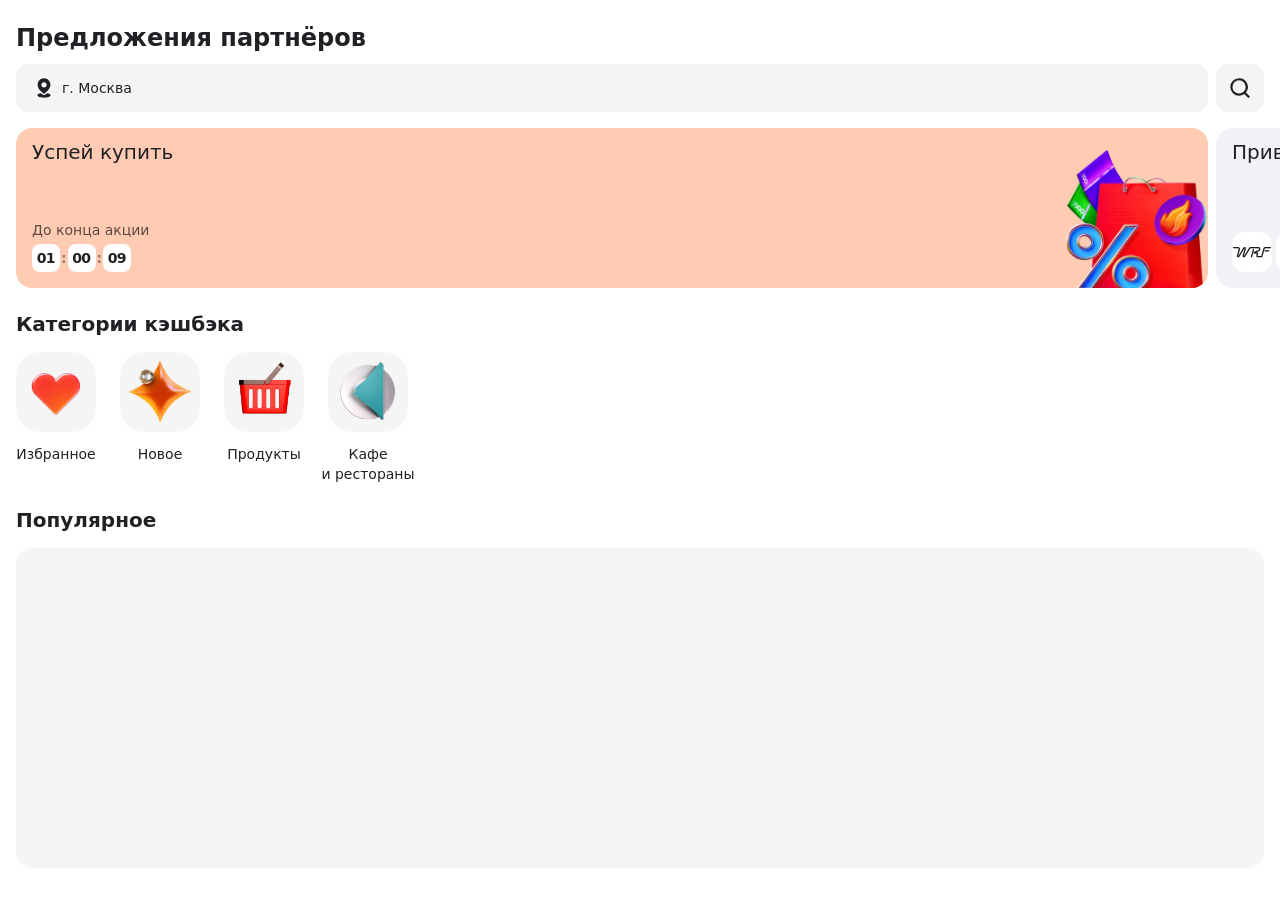
==== index.html @ 8136a442 "Add partners offers prototype" ====
<!doctype html>
<html lang="ru">
  <head>
    <meta charset="utf-8">
    <meta name="viewport" content="width=device-width, initial-scale=1">
    <title>Предложения партнёров</title>
    <link rel="stylesheet" href="assets/css/styles.css?v=1">
  </head>
  <body>
    <header class="header">
      <h1>Предложения партнёров</h1>
    </header>

    <section class="city-row" aria-label="Выбор города и поиск">
      <div class="city-select" aria-label="Выбранный город">
        <svg class="icon" viewBox="0 0 24 24" fill="none" aria-hidden="true">
          <g clip-path="url(#pinClip)">
            <path fill-rule="evenodd" clip-rule="evenodd" d="M5.572 8.782c0-3.55 2.878-6.429 6.429-6.429s6.428 2.878 6.428 6.429c0 2.169-1.147 4.124-2.568 5.704-1.413 1.571-3.025 2.69-3.787 3.176a.136.136 0 0 1-.147 0c-.762-.486-2.373-1.605-3.786-3.176-1.422-1.58-2.569-3.535-2.569-5.704ZM12.001 6.163a2.619 2.619 0 1 0 0 5.238 2.619 2.619 0 0 0 0-5.238Z" fill="currentColor"/>
            <path d="M5.333 19.258c0-.908 1.424-1.698 3.519-2.099.944.803 1.801 1.386 2.306 1.708.515.328 1.168.328 1.684 0 .505-.322 1.361-.905 2.305-1.708 2.095.401 3.519 1.191 3.519 2.099 0 1.315-2.984 2.381-6.666 2.381-3.682 0-6.667-1.066-6.667-2.381Z" fill="currentColor"/>
          </g>
          <defs>
            <clipPath id="pinClip">
              <rect width="20" height="20" fill="white" transform="translate(2 2)"/>
            </clipPath>
          </defs>
        </svg>
        <span>г. Москва</span>
      </div>

      <button class="search-button" type="button" aria-label="Поиск">
        <svg class="icon" viewBox="0 0 24 24" fill="none" aria-hidden="true">
          <g clip-path="url(#searchClip)">
            <path fill-rule="evenodd" clip-rule="evenodd" d="M11.103 2.141a8.796 8.796 0 0 1 6.808 14.367l3.458 3.458a1.108 1.108 0 0 1-1.567 1.567l-3.5-3.498a8.755 8.755 0 0 1-5.199 1.699 8.796 8.796 0 0 1 0-17.593Zm0 2.217a6.58 6.58 0 1 0 0 13.159 6.58 6.58 0 0 0 6.58-6.58 6.58 6.58 0 0 0-6.58-6.579Z" fill="currentColor"/>
          </g>
          <defs>
            <clipPath id="searchClip">
              <rect width="20" height="20" fill="white" transform="translate(2 2)"/>
            </clipPath>
          </defs>
        </svg>
      </button>
    </section>

    <section class="offers-section" aria-label="Предложения партнёров">
      <div class="offers-viewport">
        <div class="offers-carousel" id="offersCarousel"></div>
      </div>
    </section>

    <section class="cashback-categories" aria-label="Категории кэшбэка">
      <h2 class="cashback-categories__title">Категории кэшбэка</h2>
      <div class="cashback-categories__viewport">
        <div class="cashback-categories__carousel" id="cashbackCategories"></div>
      </div>
    </section>

    <section class="popular-section" aria-label="Популярное">
      <h2 class="popular-section__title">Популярное</h2>
    </section>

    <section class="popular-placeholder-wrap" aria-label="Заглушка популярного">
      <div class="popular-placeholder"></div>
    </section>

    <script src="assets/js/app.js?v=15"></script>
  </body>
</html>
---- assets/css/styles.css ----
* {
  box-sizing: border-box;
}

body {
  --page-x: 16px;
  --control-gap: 8px;
  --search-size: 48px;
  --color-text-primary: #202124;
  --color-text-secondary: rgba(0, 0, 0, 0.64);
  --color-background-primary: #FFFFFF;
  --color-background-secondary: rgba(169, 172, 180, 0.12);
  --color-accent-red: rgba(246, 61, 0, 1);
  --text-m-size: 14px;
  --text-m-line: 20px;
  --text-m-weight-400: 400;
  --text-m-weight-600: 600;
  --text-s-size: 12px;
  --text-s-line: 16px;
  --text-s-weight-500: 500;
  --h3-size: 20px;
  --h3-line: 24px;
  --h3-weight-500: 500;
  --h3-weight-600: 600;
  --h1-size: 24px;
  --h1-line: 28px;
  --h1-weight-600: 600;

  margin: 0;
  background: var(--color-background-primary);
  color: var(--color-text-primary);
  font-family: -apple-system, BlinkMacSystemFont, "SF Pro Display", "SF Pro Text", system-ui, sans-serif;
}

.header {
  padding: 24px var(--page-x) 12px;
}

h1 {
  margin: 0;
  font-family: -apple-system, BlinkMacSystemFont, "SF Pro Display", "SF Pro Text", system-ui, sans-serif;
  font-size: var(--h1-size);
  line-height: var(--h1-line);
  font-weight: var(--h1-weight-600);
  letter-spacing: 0;
}

.city-row {
  display: flex;
  align-items: flex-start;
  gap: var(--control-gap);
  align-self: stretch;
  padding: 0 var(--page-x);
}

.city-select {
  display: flex;
  height: 48px;
  padding: 12px 16px;
  align-items: center;
  gap: 6px;
  flex: 1 0 0;
  min-width: 0;
  border-radius: 12px;
  background: var(--color-background-secondary);
  color: var(--color-text-primary);
}

.city-select span {
  font-size: var(--text-m-size);
  line-height: var(--text-m-line);
  font-weight: var(--text-m-weight-400);
}

.search-button {
  width: var(--search-size);
  height: var(--search-size);
  padding: 0;
  border: 0;
  border-radius: 12px;
  background: var(--color-background-secondary);
  color: var(--color-text-primary);
  display: flex;
  align-items: center;
  justify-content: center;
}

.icon {
  width: 24px;
  height: 24px;
  flex: 0 0 24px;
  color: currentColor;
}

.offers-section {
  margin-top: 16px;
}

.offers-viewport {
  overflow-x: auto;
  scrollbar-width: none;
}

.offers-viewport::-webkit-scrollbar {
  display: none;
}

.offers-carousel {
  display: flex;
  gap: 8px;
  width: max-content;
}

.partner-card {
  position: relative;
  display: flex;
  flex-direction: column;
  justify-content: space-between;
  align-items: flex-start;
  flex: 0 0 calc(100vw - (var(--page-x) * 2) - var(--search-size) - var(--control-gap));
  width: calc(100vw - (var(--page-x) * 2) - var(--search-size) - var(--control-gap));
  align-self: stretch;
  height: 160px;
  padding: 12px 16px 16px;
  overflow: hidden;
  border-radius: 16px;
  background: var(--color-background-secondary);
}

.partner-card:first-child {
  margin-left: 16px;
}

.partner-card:last-child {
  margin-right: 16px;
}

.partner-card__title {
  position: relative;
  z-index: 1;
  max-width: none;
  margin: 0;
  color: var(--color-text-primary);
  font-size: var(--h3-size);
  line-height: var(--h3-line);
  font-weight: var(--h3-weight-500);
  letter-spacing: 0;
}

.partner-card__image {
  position: absolute;
  right: 0;
  bottom: 0;
  width: 144px;
  height: 144px;
  object-fit: contain;
}

.partner-card__meta {
  position: absolute;
  left: 16px;
  bottom: 16px;
  z-index: 1;
}

.partner-logos {
  display: flex;
  align-items: center;
  gap: 4px;
}

.partner-logo {
  display: flex;
  width: 40px;
  height: 40px;
  align-items: center;
  justify-content: center;
  overflow: hidden;
  border-radius: 12px;
  background: var(--color-background-primary);
  color: var(--color-text-primary);
  font-size: var(--text-m-size);
  line-height: var(--text-m-line);
  font-weight: 500;
  background-position: center;
  background-repeat: no-repeat;
  background-size: cover;
}

.partner-logo--more {
  color: #747780;
}

.fomo-timer {
  display: flex;
  flex-direction: column;
  gap: 4px;
}

.fomo-timer__label {
  color: var(--color-text-secondary);
  font-size: var(--text-m-size);
  line-height: var(--text-m-line);
  font-weight: var(--text-m-weight-400);
}

.fomo-timer__segments {
  display: flex;
  align-items: center;
  gap: 1px;
}

.fomo-timer__separator {
  color: rgba(0, 0, 0, 0.40);
  font-size: var(--text-m-size);
  line-height: var(--text-m-line);
  font-weight: var(--text-m-weight-600);
}

.fomo-timer__segment {
  position: relative;
  display: flex;
  width: 28px;
  height: 28px;
  align-items: center;
  justify-content: center;
  gap: 1px;
  overflow: hidden;
  border-radius: 8px;
  background: var(--color-background-primary);
  color: var(--color-text-primary);
  font-size: var(--text-m-size);
  line-height: var(--text-m-line);
  font-weight: var(--text-m-weight-600);
}

.fomo-timer__digit-slot {
  position: relative;
  width: 8px;
  height: 28px;
}

.fomo-timer__digit {
  position: absolute;
  inset: 0;
  display: flex;
  align-items: center;
  justify-content: center;
}

.fomo-timer__digit--old {
  animation: timerDigitOut 300ms ease-in-out forwards;
}

.fomo-timer__digit--new {
  animation: timerDigitIn 300ms ease-in-out forwards;
}

.fomo-timer-inline {
  display: flex;
  flex-direction: column;
  gap: 0;
}

.fomo-timer-inline__value {
  display: flex;
  align-items: baseline;
  color: var(--color-accent-red);
}

.fomo-timer-inline__dot {
  width: 8px;
  height: 8px;
  margin-right: 4px;
  border-radius: 50%;
  background: currentColor;
}

.fomo-timer-inline__dot--pulse {
  animation: timerDotPulse 420ms ease-out;
}

.fomo-timer-inline__main {
  color: currentColor;
  font-size: var(--text-m-size);
  line-height: var(--text-m-line);
  font-weight: var(--text-m-weight-600);
}

.fomo-timer-inline__seconds {
  margin-left: 2px;
  color: currentColor;
  font-size: var(--text-s-size);
  line-height: var(--text-s-line);
  font-weight: var(--text-s-weight-500);
}

@keyframes timerDigitOut {
  from {
    transform: translateY(0);
    opacity: 1;
  }

  to {
    transform: translateY(-70%);
    opacity: 0;
  }
}

@keyframes timerDigitIn {
  from {
    transform: translateY(70%);
    opacity: 0;
  }

  to {
    transform: translateY(0);
    opacity: 1;
  }
}

@keyframes timerDotPulse {
  0% {
    transform: scale(1);
    opacity: 1;
  }

  45% {
    transform: scale(1.45);
    opacity: 0.48;
  }

  100% {
    transform: scale(1);
    opacity: 1;
  }
}

.cashback-categories {
  margin-top: 24px;
}

.cashback-categories__title {
  margin: 0 var(--page-x);
  color: var(--color-text-primary);
  font-size: var(--h3-size);
  line-height: var(--h3-line);
  font-weight: var(--h3-weight-600);
  letter-spacing: 0;
}

.cashback-categories__viewport {
  overflow-x: auto;
  scrollbar-width: none;
}

.cashback-categories__viewport::-webkit-scrollbar {
  display: none;
}

.cashback-categories__carousel {
  display: flex;
  align-items: flex-start;
  align-self: stretch;
  gap: 8px;
  width: max-content;
  padding: 16px 8px;
}

.cashback-category {
  display: flex;
  width: 96px;
  flex-direction: column;
  align-items: center;
  gap: 12px;
}

.cashback-category__image {
  width: 80px;
  height: 80px;
  border-radius: 24px;
  background-color: var(--color-background-secondary);
  background-position: center;
  background-repeat: no-repeat;
  background-size: cover;
}

.cashback-category__title {
  margin: 0;
  color: var(--color-text-primary);
  font-size: var(--text-m-size);
  line-height: var(--text-m-line);
  font-weight: var(--text-m-weight-400);
  text-align: center;
}

.popular-section {
  margin-top: 8px;
  padding: 0 var(--page-x);
}

.popular-section__title {
  margin: 0;
  color: var(--color-text-primary);
  font-size: var(--h3-size);
  line-height: var(--h3-line);
  font-weight: var(--h3-weight-600);
  letter-spacing: 0;
}

.popular-placeholder-wrap {
  padding: 16px;
}

.popular-placeholder {
  height: 320px;
  border-radius: 16px;
  background: var(--color-background-secondary);
}
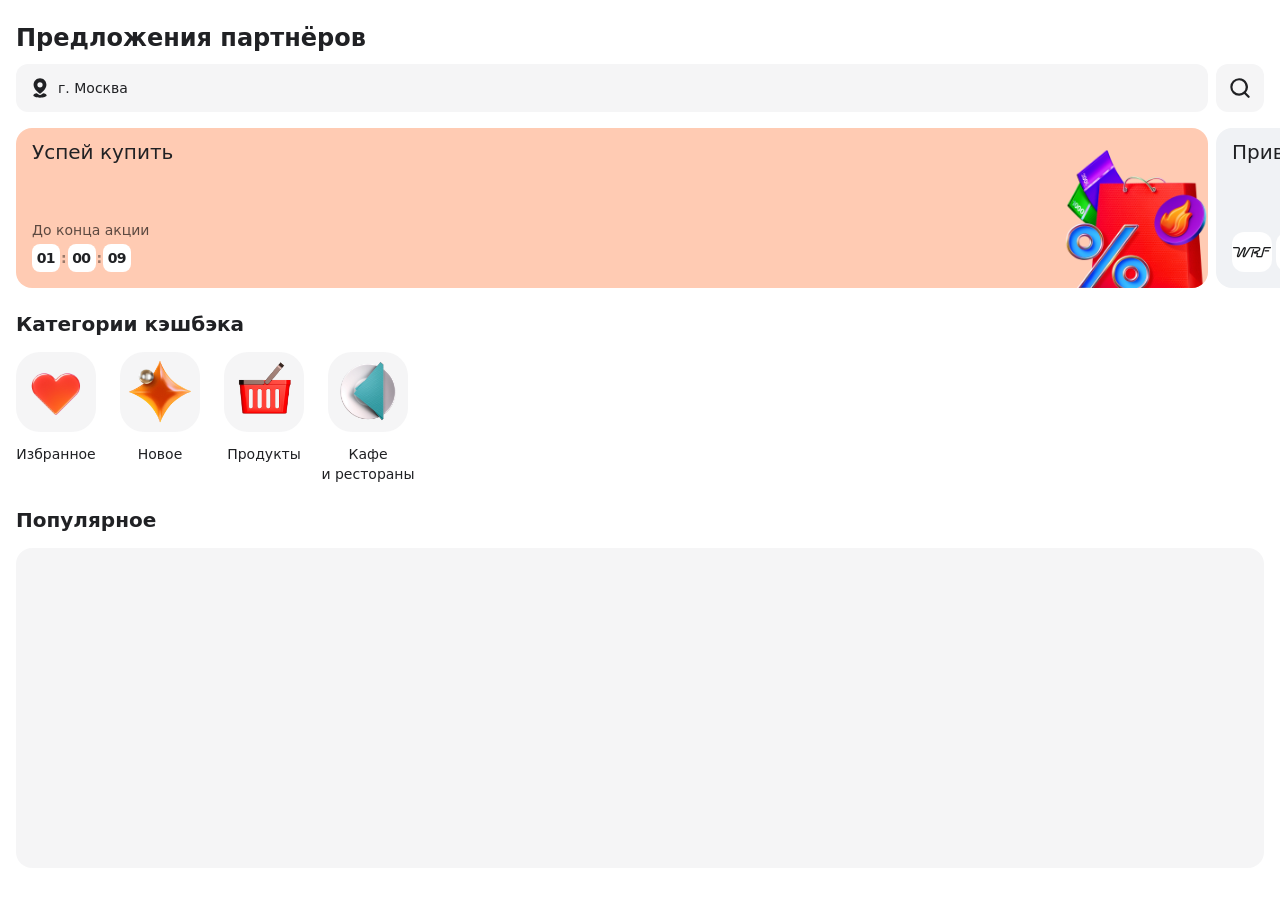
==== commit d2894e8c: "Refine carousel and design tokens" ====
--- a/index.html
+++ b/index.html
@@ -62,6 +62,6 @@
       <div class="popular-placeholder"></div>
     </section>
 
-    <script src="assets/js/app.js?v=15"></script>
+    <script src="assets/js/app.js?v=16"></script>
   </body>
 </html>
--- a/assets/css/styles.css
+++ b/assets/css/styles.css
@@ -56,7 +56,7 @@
 .city-select {
   display: flex;
   height: 48px;
-  padding: 12px 16px;
+  padding: 12px;
   align-items: center;
   gap: 6px;
   flex: 1 0 0;
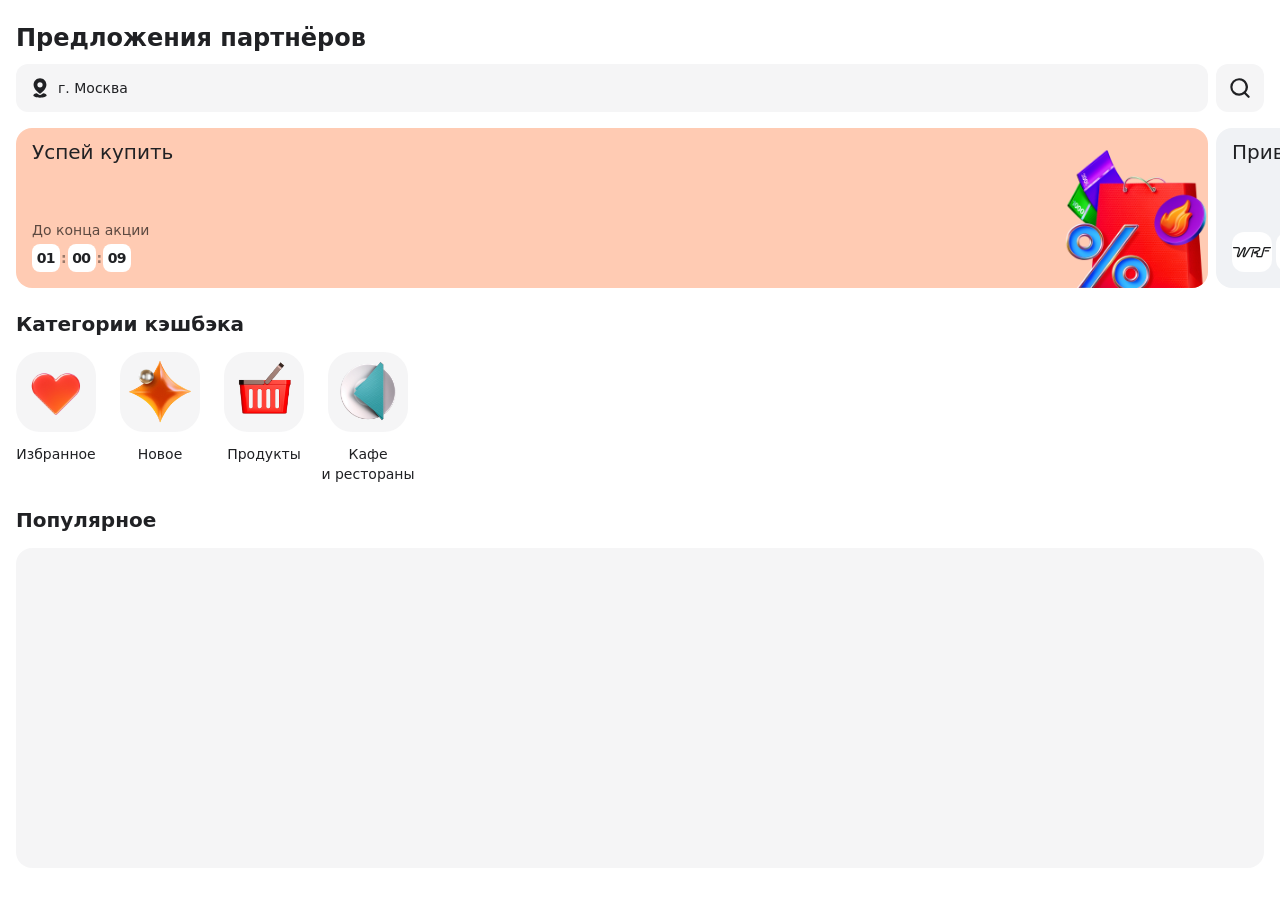
==== commit 25ddb8a7: "Make offers carousel step by card" ====
--- a/index.html
+++ b/index.html
@@ -62,6 +62,6 @@
       <div class="popular-placeholder"></div>
     </section>
 
-    <script src="assets/js/app.js?v=16"></script>
+    <script src="assets/js/app.js?v=18"></script>
   </body>
 </html>
--- a/assets/css/styles.css
+++ b/assets/css/styles.css
@@ -97,8 +97,9 @@
 }
 
 .offers-viewport {
-  overflow-x: auto;
+  overflow-x: hidden;
   scrollbar-width: none;
+  touch-action: pan-y;
 }
 
 .offers-viewport::-webkit-scrollbar {
@@ -272,6 +273,7 @@
   width: 8px;
   height: 8px;
   margin-right: 4px;
+  align-self: center;
   border-radius: 50%;
   background: currentColor;
 }
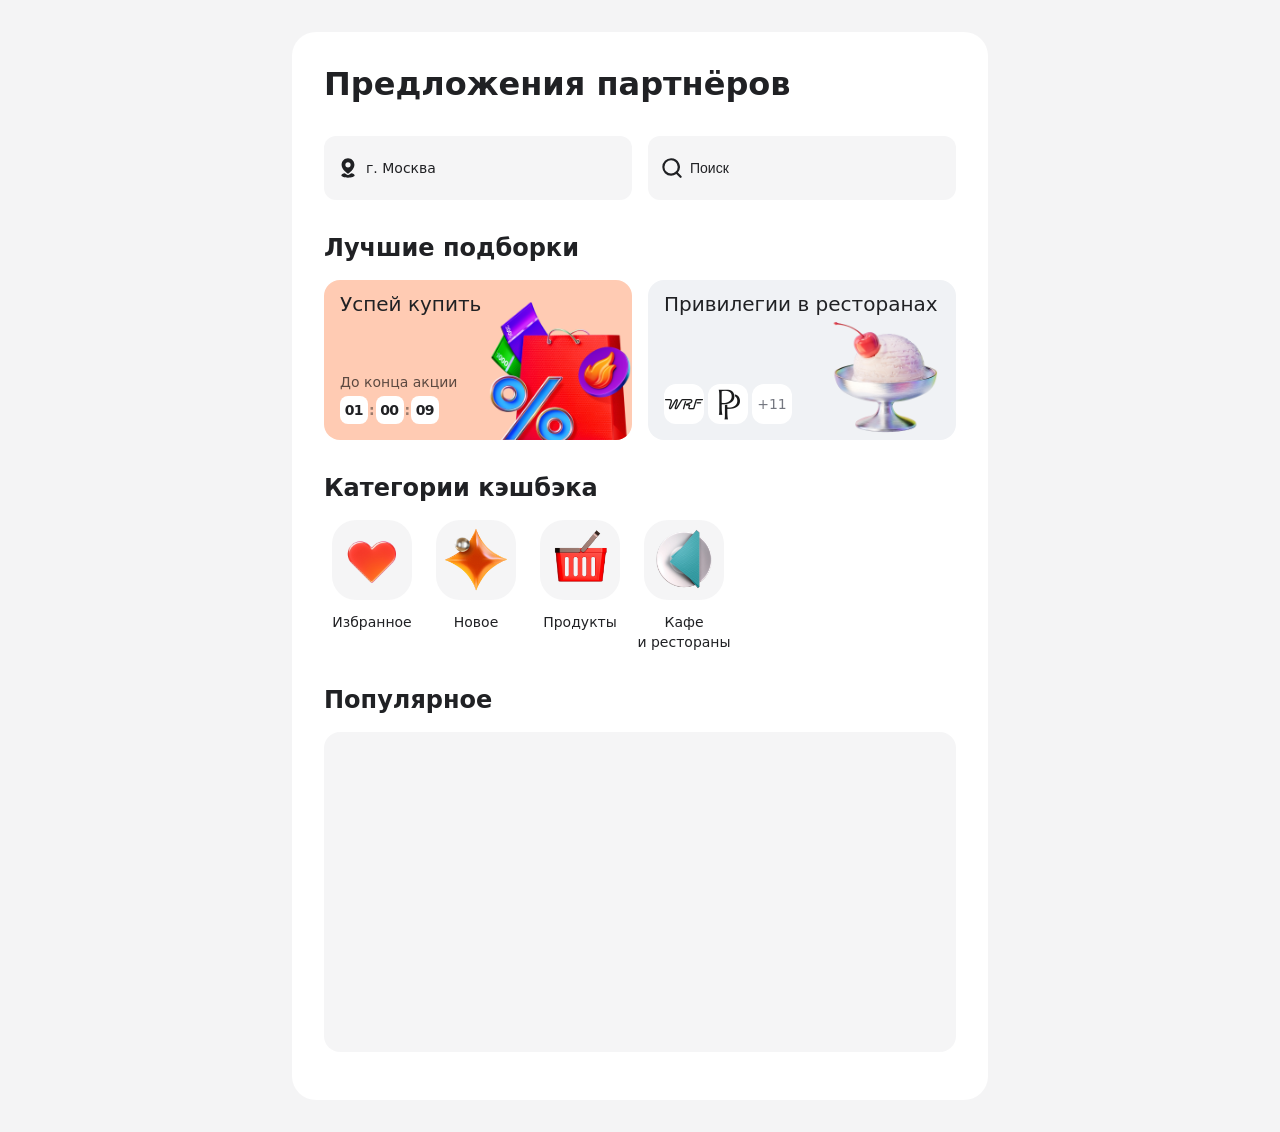
==== commit a0908cc0: "Add desktop layout" ====
--- a/index.html
+++ b/index.html
@@ -4,64 +4,68 @@
     <meta charset="utf-8">
     <meta name="viewport" content="width=device-width, initial-scale=1">
     <title>Предложения партнёров</title>
-    <link rel="stylesheet" href="assets/css/styles.css?v=1">
+    <link rel="stylesheet" href="assets/css/styles.css?v=3">
   </head>
   <body>
-    <header class="header">
-      <h1>Предложения партнёров</h1>
-    </header>
+    <main class="page">
+      <header class="header">
+        <h1>Предложения партнёров</h1>
+      </header>
 
-    <section class="city-row" aria-label="Выбор города и поиск">
-      <div class="city-select" aria-label="Выбранный город">
-        <svg class="icon" viewBox="0 0 24 24" fill="none" aria-hidden="true">
-          <g clip-path="url(#pinClip)">
-            <path fill-rule="evenodd" clip-rule="evenodd" d="M5.572 8.782c0-3.55 2.878-6.429 6.429-6.429s6.428 2.878 6.428 6.429c0 2.169-1.147 4.124-2.568 5.704-1.413 1.571-3.025 2.69-3.787 3.176a.136.136 0 0 1-.147 0c-.762-.486-2.373-1.605-3.786-3.176-1.422-1.58-2.569-3.535-2.569-5.704ZM12.001 6.163a2.619 2.619 0 1 0 0 5.238 2.619 2.619 0 0 0 0-5.238Z" fill="currentColor"/>
-            <path d="M5.333 19.258c0-.908 1.424-1.698 3.519-2.099.944.803 1.801 1.386 2.306 1.708.515.328 1.168.328 1.684 0 .505-.322 1.361-.905 2.305-1.708 2.095.401 3.519 1.191 3.519 2.099 0 1.315-2.984 2.381-6.666 2.381-3.682 0-6.667-1.066-6.667-2.381Z" fill="currentColor"/>
-          </g>
-          <defs>
-            <clipPath id="pinClip">
-              <rect width="20" height="20" fill="white" transform="translate(2 2)"/>
-            </clipPath>
-          </defs>
-        </svg>
-        <span>г. Москва</span>
-      </div>
+      <section class="city-row" aria-label="Выбор города и поиск">
+        <div class="city-select" aria-label="Выбранный город">
+          <svg class="icon" viewBox="0 0 24 24" fill="none" aria-hidden="true">
+            <g clip-path="url(#pinClip)">
+              <path fill-rule="evenodd" clip-rule="evenodd" d="M5.572 8.782c0-3.55 2.878-6.429 6.429-6.429s6.428 2.878 6.428 6.429c0 2.169-1.147 4.124-2.568 5.704-1.413 1.571-3.025 2.69-3.787 3.176a.136.136 0 0 1-.147 0c-.762-.486-2.373-1.605-3.786-3.176-1.422-1.58-2.569-3.535-2.569-5.704ZM12.001 6.163a2.619 2.619 0 1 0 0 5.238 2.619 2.619 0 0 0 0-5.238Z" fill="currentColor"/>
+              <path d="M5.333 19.258c0-.908 1.424-1.698 3.519-2.099.944.803 1.801 1.386 2.306 1.708.515.328 1.168.328 1.684 0 .505-.322 1.361-.905 2.305-1.708 2.095.401 3.519 1.191 3.519 2.099 0 1.315-2.984 2.381-6.666 2.381-3.682 0-6.667-1.066-6.667-2.381Z" fill="currentColor"/>
+            </g>
+            <defs>
+              <clipPath id="pinClip">
+                <rect width="20" height="20" fill="white" transform="translate(2 2)"/>
+              </clipPath>
+            </defs>
+          </svg>
+          <span>г. Москва</span>
+        </div>
 
-      <button class="search-button" type="button" aria-label="Поиск">
-        <svg class="icon" viewBox="0 0 24 24" fill="none" aria-hidden="true">
-          <g clip-path="url(#searchClip)">
-            <path fill-rule="evenodd" clip-rule="evenodd" d="M11.103 2.141a8.796 8.796 0 0 1 6.808 14.367l3.458 3.458a1.108 1.108 0 0 1-1.567 1.567l-3.5-3.498a8.755 8.755 0 0 1-5.199 1.699 8.796 8.796 0 0 1 0-17.593Zm0 2.217a6.58 6.58 0 1 0 0 13.159 6.58 6.58 0 0 0 6.58-6.58 6.58 6.58 0 0 0-6.58-6.579Z" fill="currentColor"/>
-          </g>
-          <defs>
-            <clipPath id="searchClip">
-              <rect width="20" height="20" fill="white" transform="translate(2 2)"/>
-            </clipPath>
-          </defs>
-        </svg>
-      </button>
-    </section>
+        <button class="search-button" type="button" aria-label="Поиск">
+          <svg class="icon" viewBox="0 0 24 24" fill="none" aria-hidden="true">
+            <g clip-path="url(#searchClip)">
+              <path fill-rule="evenodd" clip-rule="evenodd" d="M11.103 2.141a8.796 8.796 0 0 1 6.808 14.367l3.458 3.458a1.108 1.108 0 0 1-1.567 1.567l-3.5-3.498a8.755 8.755 0 0 1-5.199 1.699 8.796 8.796 0 0 1 0-17.593Zm0 2.217a6.58 6.58 0 1 0 0 13.159 6.58 6.58 0 0 0 6.58-6.58 6.58 6.58 0 0 0-6.58-6.579Z" fill="currentColor"/>
+            </g>
+            <defs>
+              <clipPath id="searchClip">
+                <rect width="20" height="20" fill="white" transform="translate(2 2)"/>
+              </clipPath>
+            </defs>
+          </svg>
+          <span>Поиск</span>
+        </button>
+      </section>
 
-    <section class="offers-section" aria-label="Предложения партнёров">
-      <div class="offers-viewport">
-        <div class="offers-carousel" id="offersCarousel"></div>
-      </div>
-    </section>
+      <section class="offers-section" aria-label="Предложения партнёров">
+        <h2 class="offers-section__title">Лучшие подборки</h2>
+        <div class="offers-viewport">
+          <div class="offers-carousel" id="offersCarousel"></div>
+        </div>
+      </section>
 
-    <section class="cashback-categories" aria-label="Категории кэшбэка">
-      <h2 class="cashback-categories__title">Категории кэшбэка</h2>
-      <div class="cashback-categories__viewport">
-        <div class="cashback-categories__carousel" id="cashbackCategories"></div>
-      </div>
-    </section>
+      <section class="cashback-categories" aria-label="Категории кэшбэка">
+        <h2 class="cashback-categories__title">Категории кэшбэка</h2>
+        <div class="cashback-categories__viewport">
+          <div class="cashback-categories__carousel" id="cashbackCategories"></div>
+        </div>
+      </section>
 
-    <section class="popular-section" aria-label="Популярное">
-      <h2 class="popular-section__title">Популярное</h2>
-    </section>
+      <section class="popular-section" aria-label="Популярное">
+        <h2 class="popular-section__title">Популярное</h2>
+      </section>
 
-    <section class="popular-placeholder-wrap" aria-label="Заглушка популярного">
-      <div class="popular-placeholder"></div>
-    </section>
+      <section class="popular-placeholder-wrap" aria-label="Заглушка популярного">
+        <div class="popular-placeholder"></div>
+      </section>
+    </main>
 
-    <script src="assets/js/app.js?v=18"></script>
+    <script src="assets/js/app.js?v=19"></script>
   </body>
 </html>
--- a/assets/css/styles.css
+++ b/assets/css/styles.css
@@ -32,6 +32,10 @@
   font-family: -apple-system, BlinkMacSystemFont, "SF Pro Display", "SF Pro Text", system-ui, sans-serif;
 }
 
+.page {
+  background: var(--color-background-primary);
+}
+
 .header {
   padding: 24px var(--page-x) 12px;
 }
@@ -85,6 +89,10 @@
   justify-content: center;
 }
 
+.search-button span {
+  display: none;
+}
+
 .icon {
   width: 24px;
   height: 24px;
@@ -93,7 +101,19 @@
 }
 
 .offers-section {
+  --offers-card-width: calc(100vw - (var(--page-x) * 2) - var(--search-size) - var(--control-gap));
+
   margin-top: 16px;
+}
+
+.offers-section__title {
+  display: none;
+  margin: 0;
+  color: var(--color-text-primary);
+  font-size: var(--h3-size);
+  line-height: var(--h3-line);
+  font-weight: var(--h3-weight-600);
+  letter-spacing: 0;
 }
 
 .offers-viewport {
@@ -118,8 +138,8 @@
   flex-direction: column;
   justify-content: space-between;
   align-items: flex-start;
-  flex: 0 0 calc(100vw - (var(--page-x) * 2) - var(--search-size) - var(--control-gap));
-  width: calc(100vw - (var(--page-x) * 2) - var(--search-size) - var(--control-gap));
+  flex: 0 0 var(--offers-card-width);
+  width: var(--offers-card-width);
   align-self: stretch;
   height: 160px;
   padding: 12px 16px 16px;
@@ -419,3 +439,106 @@
   border-radius: 16px;
   background: var(--color-background-secondary);
 }
+
+@media (min-width: 768px) {
+  body {
+    --page-x: 0px;
+
+    min-height: 100vh;
+    padding: 32px;
+    background: var(--color-background-secondary);
+  }
+
+  .page {
+    width: 696px;
+    max-width: 100%;
+    margin: 0 auto;
+    padding: 32px;
+    overflow: hidden;
+    border-radius: 24px;
+  }
+
+  .header {
+    padding-top: 0;
+    padding-bottom: 32px;
+  }
+
+  h1 {
+    font-size: 32px;
+    line-height: 40px;
+  }
+
+  .city-row {
+    align-items: stretch;
+    gap: 16px;
+  }
+
+  .city-select {
+    height: 64px;
+  }
+
+  .search-button {
+    width: auto;
+    height: 64px;
+    padding: 12px;
+    gap: 6px;
+    flex: 1 0 0;
+    justify-content: flex-start;
+  }
+
+  .search-button span {
+    display: block;
+    color: var(--color-text-primary);
+    font-size: var(--text-m-size);
+    line-height: var(--text-m-line);
+    font-weight: var(--text-m-weight-400);
+  }
+
+  .offers-section {
+    --offers-card-width: calc((696px - 64px - 16px) / 2);
+
+    margin-top: 32px;
+  }
+
+  .offers-carousel {
+    gap: 16px;
+  }
+
+  .offers-section__title {
+    display: block;
+    margin-bottom: 16px;
+  }
+
+  .offers-section__title,
+  .cashback-categories__title,
+  .popular-section__title {
+    font-size: 24px;
+    line-height: 32px;
+  }
+
+  .partner-card:first-child {
+    margin-left: 0;
+  }
+
+  .partner-card:last-child {
+    margin-right: 0;
+  }
+
+  .cashback-categories {
+    margin-top: 32px;
+  }
+
+  .cashback-categories__carousel {
+    padding-right: 0;
+    padding-left: 0;
+  }
+
+  .popular-section {
+    margin-top: 16px;
+  }
+
+  .popular-placeholder-wrap {
+    padding-right: 0;
+    padding-left: 0;
+  }
+}
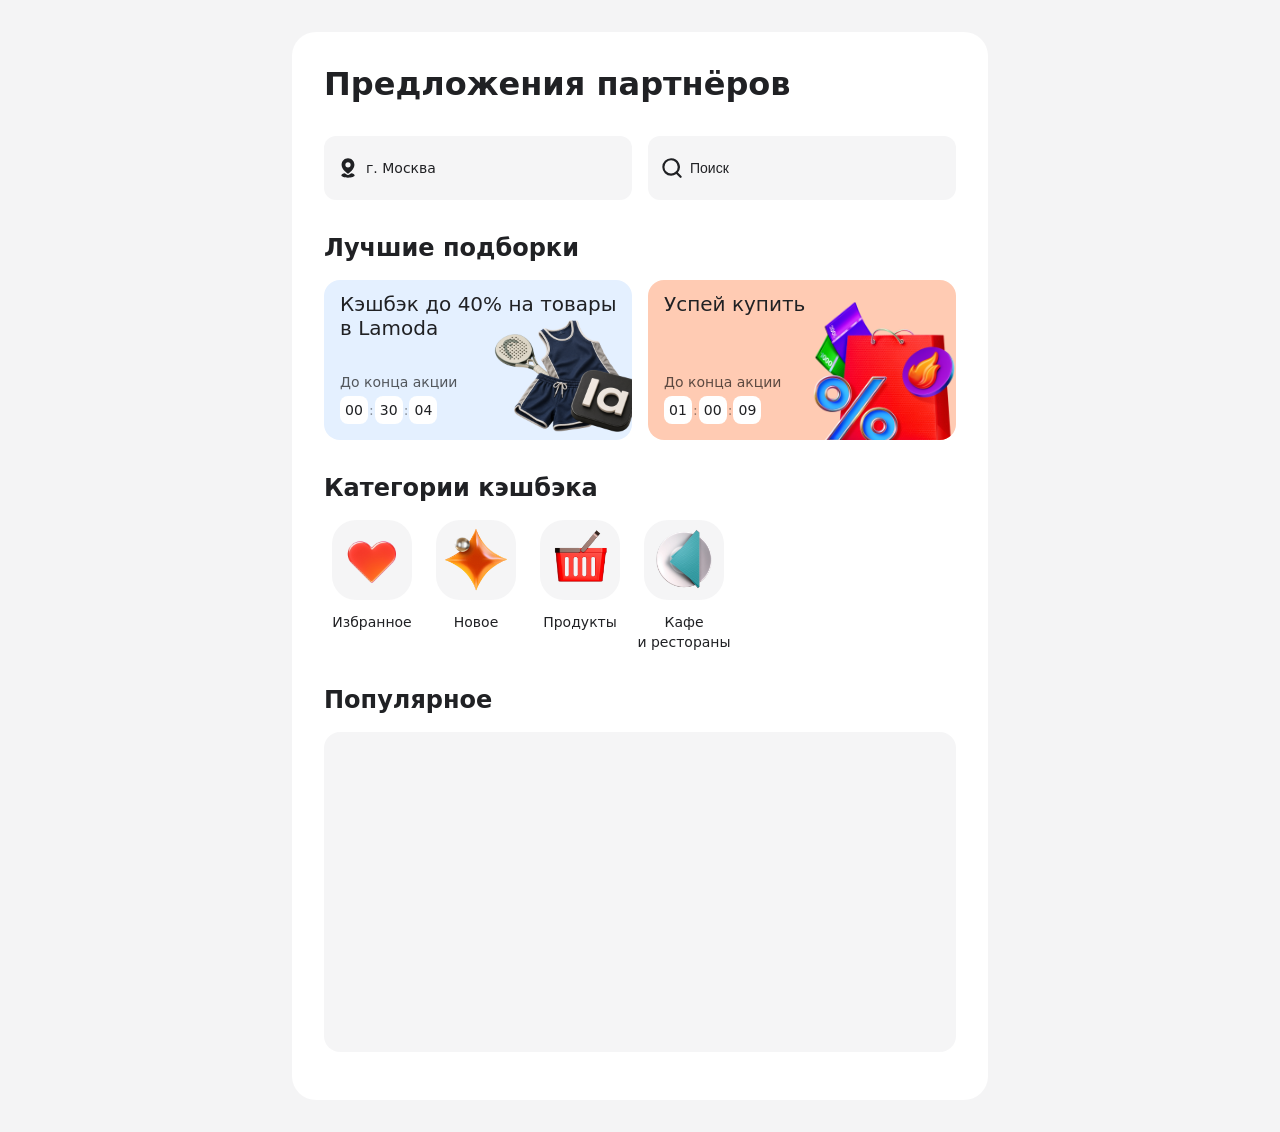
==== commit 1f1e1789: "Add offer detail screen" ====
--- a/index.html
+++ b/index.html
@@ -4,7 +4,7 @@
     <meta charset="utf-8">
     <meta name="viewport" content="width=device-width, initial-scale=1">
     <title>Предложения партнёров</title>
-    <link rel="stylesheet" href="assets/css/styles.css?v=3">
+    <link rel="stylesheet" href="assets/css/styles.css?v=12">
   </head>
   <body>
     <main class="page">
@@ -66,6 +66,6 @@
       </section>
     </main>
 
-    <script src="assets/js/app.js?v=19"></script>
+    <script src="assets/js/app.js?v=29"></script>
   </body>
 </html>
--- a/assets/css/styles.css
+++ b/assets/css/styles.css
@@ -8,13 +8,19 @@
   --search-size: 48px;
   --color-text-primary: #202124;
   --color-text-secondary: rgba(0, 0, 0, 0.64);
+  --color-text-inverse: rgba(255, 255, 255, 0.94);
   --color-background-primary: #FFFFFF;
   --color-background-secondary: rgba(169, 172, 180, 0.12);
+  --color-background-accent: #212124;
   --color-accent-red: rgba(246, 61, 0, 1);
   --text-m-size: 14px;
   --text-m-line: 20px;
   --text-m-weight-400: 400;
-  --text-m-weight-600: 600;
+  --text-m-weight-500: 500;
+  --text-l-size: 16px;
+  --text-l-line: 20px;
+  --text-l-weight-400: 400;
+  --text-l-weight-500: 500;
   --text-s-size: 12px;
   --text-s-line: 16px;
   --text-s-weight-500: 500;
@@ -142,10 +148,11 @@
   width: var(--offers-card-width);
   align-self: stretch;
   height: 160px;
-  padding: 12px 16px 16px;
+  padding: 12px 12px 16px 16px;
   overflow: hidden;
   border-radius: 16px;
   background: var(--color-background-secondary);
+  text-decoration: none;
 }
 
 .partner-card:first-child {
@@ -166,6 +173,33 @@
   line-height: var(--h3-line);
   font-weight: var(--h3-weight-500);
   letter-spacing: 0;
+}
+
+.partner-card--has-indicator .partner-card__title {
+  padding-right: 64px;
+}
+
+.partner-card__indicator {
+  position: absolute;
+  top: 12px;
+  right: 12px;
+  z-index: 2;
+  display: inline-flex;
+  height: 24px;
+  padding: 4px 8px;
+  align-items: center;
+  justify-content: center;
+  border-radius: 12px;
+  background: var(--color-background-primary);
+  color: var(--color-text-primary);
+  font-size: var(--text-s-size);
+  line-height: var(--text-s-line);
+  font-weight: var(--text-s-weight-500);
+}
+
+.partner-card--text-inverse .partner-card__title,
+.partner-card--text-inverse .fomo-timer__label {
+  color: var(--color-text-inverse);
 }
 
 .partner-card__image {
@@ -231,11 +265,26 @@
   gap: 1px;
 }
 
+.fomo-timer__badge {
+  display: inline-flex;
+  width: max-content;
+  min-height: 28px;
+  padding: 4px 6px;
+  align-items: center;
+  justify-content: center;
+  border-radius: 8px;
+  background: var(--color-background-primary);
+  color: var(--color-text-primary);
+  font-size: var(--text-m-size);
+  line-height: var(--text-m-line);
+  font-weight: var(--text-m-weight-500);
+}
+
 .fomo-timer__separator {
   color: rgba(0, 0, 0, 0.40);
   font-size: var(--text-m-size);
   line-height: var(--text-m-line);
-  font-weight: var(--text-m-weight-600);
+  font-weight: var(--text-m-weight-500);
 }
 
 .fomo-timer__segment {
@@ -252,7 +301,7 @@
   color: var(--color-text-primary);
   font-size: var(--text-m-size);
   line-height: var(--text-m-line);
-  font-weight: var(--text-m-weight-600);
+  font-weight: var(--text-m-weight-500);
 }
 
 .fomo-timer__digit-slot {
@@ -270,51 +319,13 @@
 }
 
 .fomo-timer__digit--old {
-  animation: timerDigitOut 300ms ease-in-out forwards;
+  animation: timerDigitOut 300ms ease-in-out 700ms forwards;
 }
 
 .fomo-timer__digit--new {
-  animation: timerDigitIn 300ms ease-in-out forwards;
-}
-
-.fomo-timer-inline {
-  display: flex;
-  flex-direction: column;
-  gap: 0;
-}
-
-.fomo-timer-inline__value {
-  display: flex;
-  align-items: baseline;
-  color: var(--color-accent-red);
-}
-
-.fomo-timer-inline__dot {
-  width: 8px;
-  height: 8px;
-  margin-right: 4px;
-  align-self: center;
-  border-radius: 50%;
-  background: currentColor;
-}
-
-.fomo-timer-inline__dot--pulse {
-  animation: timerDotPulse 420ms ease-out;
-}
-
-.fomo-timer-inline__main {
-  color: currentColor;
-  font-size: var(--text-m-size);
-  line-height: var(--text-m-line);
-  font-weight: var(--text-m-weight-600);
-}
-
-.fomo-timer-inline__seconds {
-  margin-left: 2px;
-  color: currentColor;
-  font-size: var(--text-s-size);
-  line-height: var(--text-s-line);
-  font-weight: var(--text-s-weight-500);
+  opacity: 0;
+  transform: translateY(-70%);
+  animation: timerDigitIn 300ms ease-in-out 700ms forwards;
 }
 
 @keyframes timerDigitOut {
@@ -324,36 +335,19 @@
   }
 
   to {
+    transform: translateY(70%);
+    opacity: 0;
+  }
+}
+
+@keyframes timerDigitIn {
+  from {
     transform: translateY(-70%);
     opacity: 0;
   }
-}
-
-@keyframes timerDigitIn {
-  from {
-    transform: translateY(70%);
-    opacity: 0;
-  }
 
   to {
     transform: translateY(0);
-    opacity: 1;
-  }
-}
-
-@keyframes timerDotPulse {
-  0% {
-    transform: scale(1);
-    opacity: 1;
-  }
-
-  45% {
-    transform: scale(1.45);
-    opacity: 0.48;
-  }
-
-  100% {
-    transform: scale(1);
     opacity: 1;
   }
 }
@@ -542,3 +536,444 @@
     padding-left: 0;
   }
 }
+
+.ui-kit-page {
+  width: min(100%, 960px);
+  margin: 0 auto;
+  padding: 32px 16px 64px;
+}
+
+.offer-detail-page {
+  min-height: 100vh;
+  padding-bottom: 80px;
+  background: var(--color-background-primary);
+}
+
+.offer-navbar {
+  display: flex;
+  height: 44px;
+  padding: 0 6px;
+  align-items: center;
+}
+
+.offer-navbar__back {
+  display: flex;
+  width: 44px;
+  height: 44px;
+  padding: 0;
+  align-items: center;
+  justify-content: center;
+  border: 0;
+  background: transparent;
+  color: var(--color-text-primary);
+}
+
+.offer-navbar__back-icon {
+  width: 24px;
+  height: 24px;
+  background: currentColor;
+  mask: url("../icons/chevron.svg") center / 24px 24px no-repeat;
+  -webkit-mask: url("../icons/chevron.svg") center / 24px 24px no-repeat;
+}
+
+.offer-detail-header {
+  display: flex;
+  padding: 12px 16px 16px;
+  flex-direction: column;
+  gap: 8px;
+}
+
+.offer-detail-header h1,
+.offer-detail-header p {
+  margin: 0;
+}
+
+.offer-detail-header p {
+  color: var(--color-text-secondary);
+  font-size: var(--text-l-size);
+  line-height: var(--text-l-line);
+  font-weight: var(--text-l-weight-400);
+}
+
+.offer-detail-card {
+  display: flex;
+  height: 240px;
+  margin: 0 16px;
+  flex-direction: column;
+  align-items: flex-start;
+  align-self: stretch;
+  overflow: hidden;
+  border-radius: 16px;
+  background: var(--color-background-secondary);
+}
+
+.offer-detail-card__media {
+  flex: 1 1 auto;
+  align-self: stretch;
+  background-image: url("../images/lamoda-detail.png");
+  background-position: center;
+  background-repeat: no-repeat;
+  background-size: cover;
+}
+
+.offer-detail-card__footer {
+  display: flex;
+  height: 80px;
+  padding: 16px;
+  flex-direction: column;
+  align-items: flex-start;
+  gap: 8px;
+  flex-shrink: 0;
+  align-self: stretch;
+}
+
+.pure-cell {
+  display: flex;
+  align-items: center;
+  gap: 8px;
+  flex: 1 0 0;
+  align-self: stretch;
+}
+
+.pure-cell__logo {
+  flex: 0 0 40px;
+}
+
+.pure-cell__content {
+  display: flex;
+  padding: 2px 0;
+  flex-direction: column;
+  justify-content: space-between;
+  align-self: stretch;
+  min-width: 0;
+}
+
+.pure-cell__label,
+.pure-cell__subline {
+  margin: 0;
+}
+
+.pure-cell__label {
+  color: var(--color-text-primary);
+  font-size: var(--text-l-size);
+  line-height: var(--text-l-line);
+  font-weight: var(--text-l-weight-400);
+}
+
+.pure-cell__subline {
+  color: var(--color-text-secondary);
+  font-size: var(--text-m-size);
+  line-height: var(--text-m-line);
+  font-weight: var(--text-m-weight-400);
+}
+
+.offer-how-to {
+  margin-top: 24px;
+  padding: 0 16px;
+}
+
+.offer-how-to h2 {
+  margin: 0;
+  color: var(--color-text-primary);
+  font-size: var(--h3-size);
+  line-height: var(--h3-line);
+  font-weight: var(--h3-weight-600);
+}
+
+.offer-stepper {
+  display: flex;
+  margin: 4px 0 0;
+  padding: 0;
+  flex-direction: column;
+  gap: 0;
+  list-style: none;
+}
+
+.offer-stepper__item {
+  display: flex;
+  padding: 12px 0;
+  align-items: center;
+  gap: 12px;
+}
+
+.offer-stepper__marker {
+  display: flex;
+  width: 40px;
+  height: 40px;
+  flex: 0 0 40px;
+  align-items: center;
+  justify-content: center;
+  border-radius: 50%;
+  background: var(--color-background-secondary);
+  color: var(--color-text-primary);
+  font-size: var(--text-m-size);
+  line-height: var(--text-m-line);
+  font-weight: var(--text-m-weight-500);
+}
+
+.offer-stepper__item p {
+  margin: 0;
+  color: var(--color-text-primary);
+  font-size: var(--text-l-size);
+  line-height: var(--text-l-line);
+  font-weight: var(--text-l-weight-400);
+}
+
+.offer-action-footer {
+  position: fixed;
+  right: 0;
+  bottom: 0;
+  left: 0;
+  z-index: 10;
+  display: flex;
+  width: 100%;
+  margin: 0 auto;
+  padding: 8px 20px 16px;
+  align-items: center;
+  gap: 16px;
+  background: var(--color-background-primary);
+}
+
+.offer-action-footer__timer {
+  flex: 0 0 auto;
+}
+
+.fomo-timer--footer .fomo-timer__segment {
+  background: var(--color-background-secondary);
+}
+
+.offer-action-footer__button {
+  display: flex;
+  min-height: 56px;
+  padding: 4px 24px;
+  flex: 1 0 0;
+  align-items: center;
+  justify-content: center;
+  border-radius: 16px;
+  background: var(--color-background-accent);
+  color: var(--color-text-inverse);
+  font-size: var(--text-l-size);
+  line-height: var(--text-l-line);
+  font-weight: var(--text-l-weight-500);
+  text-align: center;
+  text-decoration: none;
+}
+
+.ui-kit-header {
+  margin-bottom: 32px;
+}
+
+.ui-kit-kicker {
+  margin: 0 0 8px;
+  color: var(--color-text-secondary);
+  font-size: var(--text-m-size);
+  line-height: var(--text-m-line);
+  font-weight: var(--text-m-weight-400);
+}
+
+.ui-kit-section {
+  margin-top: 40px;
+}
+
+.ui-kit-section__title {
+  margin: 0 0 16px;
+  color: var(--color-text-primary);
+  font-size: 24px;
+  line-height: 32px;
+  font-weight: var(--h3-weight-600);
+}
+
+.ui-kit-grid {
+  display: grid;
+  gap: 12px;
+}
+
+.ui-kit-grid--colors {
+  grid-template-columns: repeat(auto-fit, minmax(220px, 1fr));
+}
+
+.ui-kit-color,
+.ui-kit-type-row,
+.ui-kit-component {
+  border-radius: 16px;
+  background: var(--color-background-secondary);
+}
+
+.ui-kit-color {
+  display: flex;
+  gap: 12px;
+  align-items: center;
+  padding: 12px;
+}
+
+.ui-kit-color__swatch {
+  width: 48px;
+  height: 48px;
+  flex: 0 0 48px;
+  border-radius: 12px;
+}
+
+.ui-kit-color__swatch--bordered {
+  border: 1px solid rgba(32, 33, 36, 0.12);
+}
+
+.ui-kit-color__swatch--dark {
+  box-shadow: inset 0 0 0 1px rgba(32, 33, 36, 0.12);
+}
+
+.ui-kit-color h3,
+.ui-kit-color p {
+  margin: 0;
+}
+
+.ui-kit-color h3 {
+  color: var(--color-text-primary);
+  font-size: var(--text-m-size);
+  line-height: var(--text-m-line);
+  font-weight: var(--text-m-weight-500);
+}
+
+.ui-kit-color p,
+.ui-kit-type-row__meta {
+  color: var(--color-text-secondary);
+  font-size: var(--text-m-size);
+  line-height: var(--text-m-line);
+  font-weight: var(--text-m-weight-400);
+}
+
+.ui-kit-type-list,
+.ui-kit-components,
+.ui-kit-timer-stack {
+  display: grid;
+  gap: 12px;
+}
+
+.ui-kit-type-row,
+.ui-kit-component {
+  padding: 16px;
+}
+
+.ui-kit-type-row__meta {
+  margin: 0 0 8px;
+}
+
+.ui-kit-type-row__h1,
+.ui-kit-type-row__h2,
+.ui-kit-type-row__h3-600,
+.ui-kit-type-row__h3-500,
+.ui-kit-type-row__text-l-400,
+.ui-kit-type-row__text-l-500,
+.ui-kit-type-row__text-m-500,
+.ui-kit-type-row__text-m-400,
+.ui-kit-type-row__text-s-500 {
+  margin: 0;
+  color: var(--color-text-primary);
+}
+
+.ui-kit-type-row__h1 {
+  font-size: var(--h1-size);
+  line-height: var(--h1-line);
+  font-weight: var(--h1-weight-600);
+}
+
+.ui-kit-type-row__h2 {
+  font-size: 24px;
+  line-height: 32px;
+  font-weight: var(--h3-weight-600);
+}
+
+.ui-kit-type-row__h3-600 {
+  font-size: var(--h3-size);
+  line-height: var(--h3-line);
+  font-weight: var(--h3-weight-600);
+}
+
+.ui-kit-type-row__h3-500 {
+  font-size: var(--h3-size);
+  line-height: var(--h3-line);
+  font-weight: var(--h3-weight-500);
+}
+
+.ui-kit-type-row__text-l-400 {
+  font-size: var(--text-l-size);
+  line-height: var(--text-l-line);
+  font-weight: var(--text-l-weight-400);
+}
+
+.ui-kit-type-row__text-l-500 {
+  font-size: var(--text-l-size);
+  line-height: var(--text-l-line);
+  font-weight: var(--text-l-weight-500);
+}
+
+.ui-kit-type-row__text-m-500 {
+  font-size: var(--text-m-size);
+  line-height: var(--text-m-line);
+  font-weight: var(--text-m-weight-500);
+}
+
+.ui-kit-type-row__text-m-400 {
+  font-size: var(--text-m-size);
+  line-height: var(--text-m-line);
+  font-weight: var(--text-m-weight-400);
+}
+
+.ui-kit-type-row__text-s-500 {
+  font-size: var(--text-s-size);
+  line-height: var(--text-s-line);
+  font-weight: var(--text-s-weight-500);
+}
+
+.ui-kit-component__title {
+  margin: 0 0 12px;
+  color: var(--color-text-primary);
+  font-size: var(--text-m-size);
+  line-height: var(--text-m-line);
+  font-weight: var(--text-m-weight-500);
+}
+
+.ui-kit-control-row {
+  display: flex;
+  gap: 8px;
+}
+
+.ui-kit-control-row .city-select {
+  min-width: 0;
+}
+
+.ui-kit-search-button {
+  width: auto;
+  padding: 12px;
+  gap: 6px;
+  flex: 1 0 0;
+  justify-content: flex-start;
+}
+
+.ui-kit-search-button span {
+  display: block;
+  color: var(--color-text-primary);
+  font-size: var(--text-m-size);
+  line-height: var(--text-m-line);
+  font-weight: var(--text-m-weight-400);
+}
+
+.ui-kit-offer-card {
+  width: min(100%, 308px);
+  flex: 0 0 auto;
+  margin: 0;
+}
+
+@media (min-width: 768px) {
+  .ui-kit-page {
+    padding: 48px 0 80px;
+  }
+
+  .ui-kit-type-row__h1 {
+    font-size: 32px;
+    line-height: 40px;
+  }
+
+  .ui-kit-components {
+    grid-template-columns: repeat(2, minmax(0, 1fr));
+  }
+}
